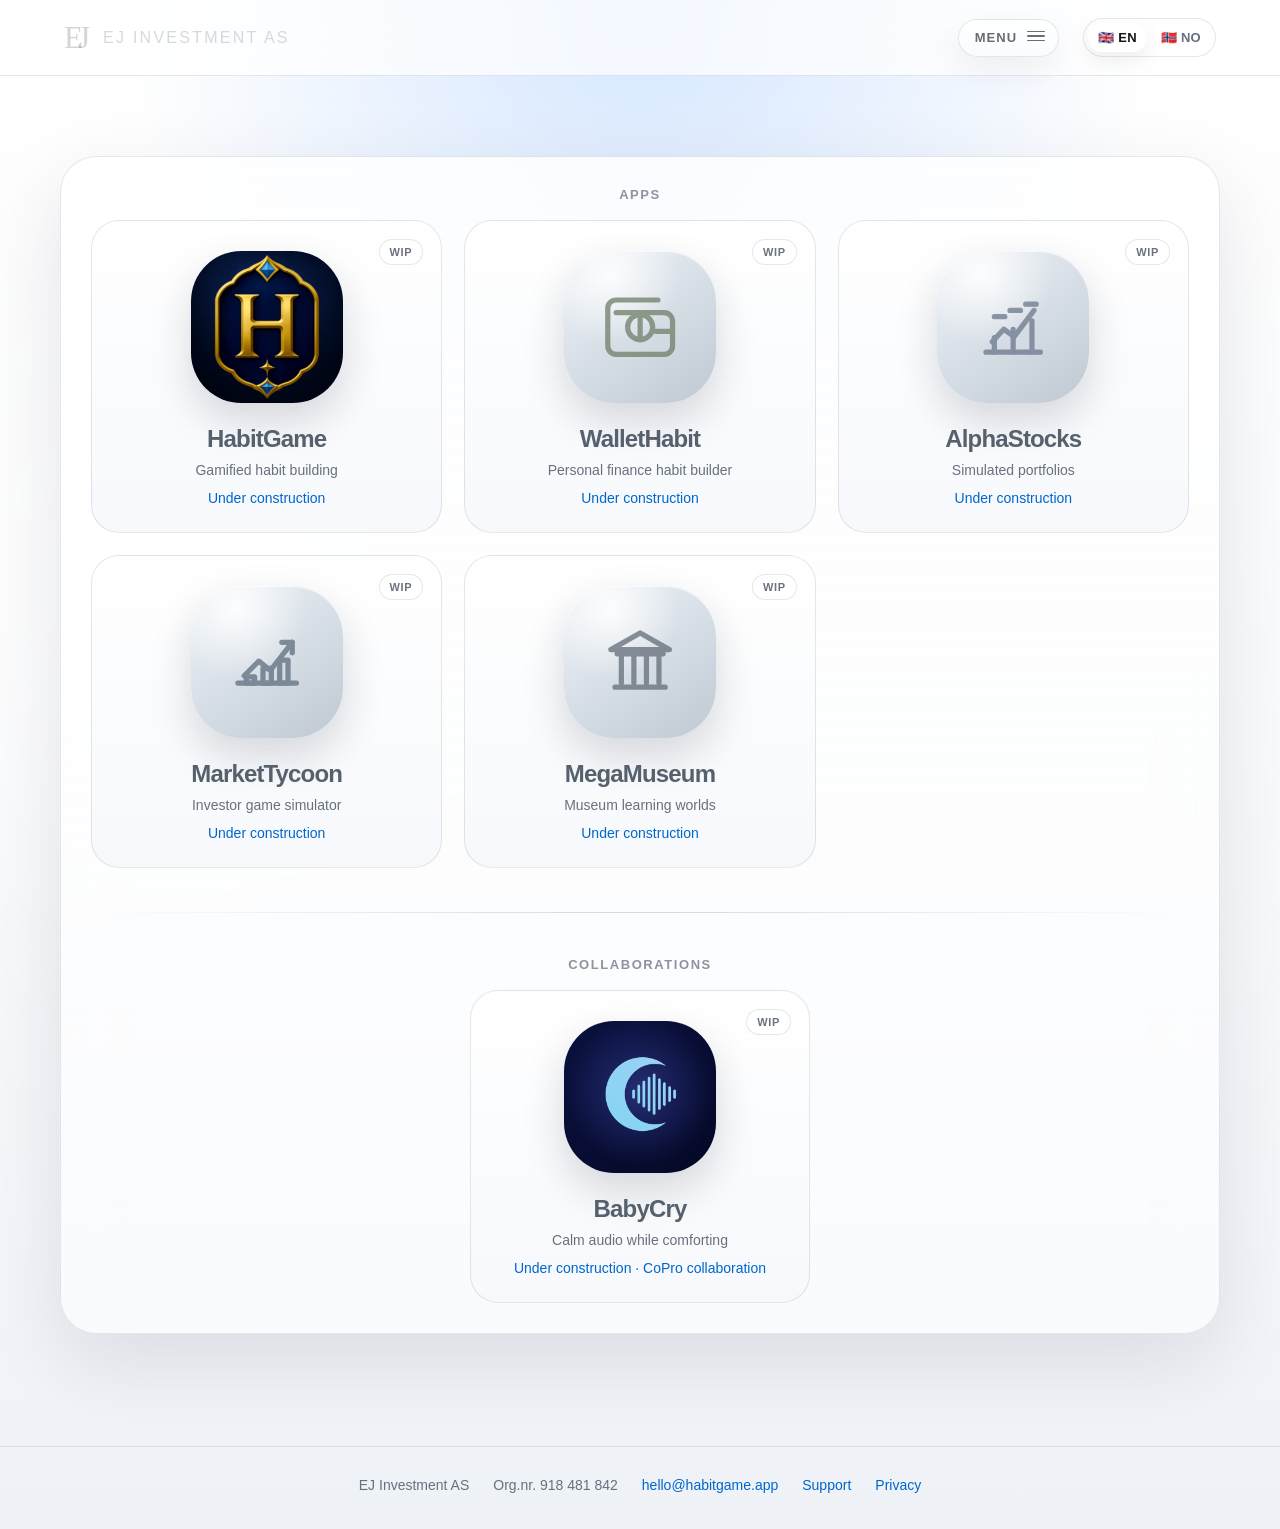
==== index.html @ d796be84 "Add dropdown navigation" ====
<!doctype html>
<html lang="en">
  <head>
    <meta charset="utf-8" />
    <meta name="viewport" content="width=device-width, initial-scale=1" />
    <meta name="description" content="EJ Investment AS app portfolio." />
    <title>EJ Investment AS</title>
    <link rel="stylesheet" href="./styles.css" />
  </head>
  <body>
    <header class="site-header">
      <a class="wordmark" href="./" aria-label="EJ Investment AS home">
        <span class="mark">EJ</span>
        <span>EJ Investment AS</span>
      </a>
      <nav class="nav menu-nav" aria-label="Primary navigation">
        <details class="menu-dropdown">
          <summary class="menu-trigger" aria-label="Open navigation menu">
            <span>Menu</span>
            <span class="menu-icon" aria-hidden="true"><span></span><span></span><span></span></span>
          </summary>
          <div class="menu-panel">
            <a class="menu-link active" href="#apps" aria-current="page">Apps</a>
            <a class="menu-link" href="mailto:hello@habitgame.app">Contact</a>
            <a class="menu-link" href="./privacy.html">Privacy</a>
            <a class="menu-link" href="./support.html">Support</a>
          </div>
        </details>
      </nav>
      <div class="language-switch" aria-label="Language selection">
        <a class="active" href="./" lang="en" aria-current="page">🇬🇧 EN</a>
        <a href="./index.no.html" lang="no">🇳🇴 NO</a>
      </div>
    </header>

    <main>
      <section class="hero quiet-hero compact-hero" aria-labelledby="hero-title">
        <h1 id="hero-title" class="visually-hidden">EJ Investment AS</h1>
      </section>

      <section class="apps" id="apps" aria-label="Apps">
        <div class="app-group">
          <p class="group-label">Apps</p>
          <div class="app-grid">
            <a class="app-card wip" href="https://habitgame.app" rel="noopener">
              <img src="./assets/icons/habitgame.png" alt="" class="app-icon" />
              <span class="app-name">HabitGame</span>
              <span class="app-desc">Gamified habit building</span>
              <span class="app-meta">Under construction</span>
            </a>

            <article class="app-card wip" aria-label="WalletHabit, personal finance habit builder">
              <span class="placeholder-icon finance" aria-hidden="true">
                <svg viewBox="0 0 96 96" role="img">
                  <path d="M25 34h46a8 8 0 0 1 8 8v24a8 8 0 0 1-8 8H25a8 8 0 0 1-8-8V30a8 8 0 0 1 8-8h40" />
                  <path d="M63 52h16" />
                  <path d="M36 48c0-7 6-12 12-12s12 5 12 12-6 12-12 12-12-5-12-12Z" />
                  <path d="M48 36v24" />
                </svg>
              </span>
              <span class="app-name">WalletHabit</span>
              <span class="app-desc">Personal finance habit builder</span>
              <span class="app-meta">Under construction</span>
            </article>

            <article class="app-card wip" aria-label="AlphaStocks, simulated portfolios">
              <span class="placeholder-icon stocks" aria-hidden="true">
                <svg viewBox="0 0 96 96" role="img">
                  <path d="M22 72h52" />
                  <path d="M28 62l11-12 10 7 19-25" />
                  <path d="M30 38h10M45 32h10M60 26h10" />
                  <path d="M30 72V58M48 72V50M66 72V42" />
                </svg>
              </span>
              <span class="app-name">AlphaStocks</span>
              <span class="app-desc">Simulated portfolios</span>
              <span class="app-meta">Under construction</span>
            </article>

            <article class="app-card wip" aria-label="MarketTycoon, work in progress">
              <span class="placeholder-icon market" aria-hidden="true">
                <svg viewBox="0 0 96 96" role="img">
                  <path d="M20 68h56" />
                  <path d="M26 61l14-14 11 9 21-27" />
                  <path d="M62 29h10v10" />
                  <rect x="28" y="62" width="8" height="6" />
                  <rect x="44" y="54" width="8" height="14" />
                  <rect x="60" y="46" width="8" height="22" />
                </svg>
              </span>
              <span class="app-name">MarketTycoon</span>
              <span class="app-desc">Investor game simulator</span>
              <span class="app-meta">Under construction</span>
            </article>

            <article class="app-card wip" aria-label="MegaMuseum, work in progress">
              <span class="placeholder-icon museum" aria-hidden="true">
                <svg viewBox="0 0 96 96" role="img">
                  <path d="M20 36h56L48 20 20 36Z" />
                  <path d="M26 40h44" />
                  <path d="M30 42v26M42 42v26M54 42v26M66 42v26" />
                  <path d="M24 72h48" />
                </svg>
              </span>
              <span class="app-name">MegaMuseum</span>
              <span class="app-desc">Museum learning worlds</span>
              <span class="app-meta">Under construction</span>
            </article>

          </div>
        </div>

        <div class="app-divider" role="presentation"></div>

        <div class="app-group collaborations">
          <p class="group-label">Collaborations</p>
          <div class="app-grid collaboration-grid">
            <a class="app-card wip" href="https://copro.ai/concepts/baby-zen/app/" rel="noopener">
              <img src="./assets/icons/babycry.png" alt="" class="app-icon" />
              <span class="app-name">BabyCry</span>
              <span class="app-desc">Calm audio while comforting</span>
              <span class="app-meta">Under construction · CoPro collaboration</span>
            </a>
          </div>
        </div>
      </section>
    </main>

    <footer class="site-footer">
      <span>EJ Investment AS</span>
      <span>Org.nr. 918 481 842</span>
      <a href="mailto:hello@habitgame.app">hello@habitgame.app</a>
      <a href="./support.html">Support</a>
      <a href="./privacy.html">Privacy</a>
    </footer>
  </body>
</html>
---- styles.css ----
:root {
  color-scheme: light;
  --ink: #121417;
  --muted: #67717d;
  --subtle: #8b949e;
  --paper: #f8fafc;
  --panel: rgba(255, 255, 255, 0.76);
  --panel-strong: #ffffff;
  --line: rgba(15, 23, 42, 0.1);
  --shadow: 0 28px 80px rgba(15, 23, 42, 0.1);
  --blue: #0066cc;
  --blue-soft: #e7f0ff;
  --radius-xl: 36px;
  --radius-lg: 28px;
  font-family:
    ui-sans-serif,
    -apple-system,
    BlinkMacSystemFont,
    "SF Pro Display",
    "SF Pro Text",
    "Helvetica Neue",
    sans-serif;
}

* {
  box-sizing: border-box;
}

.visually-hidden {
  position: absolute;
  width: 1px;
  height: 1px;
  padding: 0;
  overflow: hidden;
  clip: rect(0, 0, 0, 0);
  white-space: nowrap;
  border: 0;
}

html {
  background: var(--paper);
}

body {
  min-height: 100vh;
  margin: 0;
  color: var(--ink);
  background:
    radial-gradient(circle at 50% 0%, rgba(187, 215, 255, 0.62), transparent 32rem),
    radial-gradient(circle at 12% 38%, rgba(255, 255, 255, 0.9), transparent 24rem),
    linear-gradient(180deg, #ffffff 0%, #f6f8fb 64%, #eef2f7 100%);
}

a {
  color: inherit;
  text-decoration: none;
}

.site-header {
  position: sticky;
  top: 0;
  z-index: 10;
  display: flex;
  align-items: center;
  justify-content: space-between;
  gap: 24px;
  min-height: 76px;
  padding: 18px clamp(22px, 5vw, 72px);
  border-bottom: 1px solid var(--line);
  background: rgba(255, 255, 255, 0.72);
  backdrop-filter: blur(24px);
}

.wordmark {
  display: inline-flex;
  align-items: center;
  gap: 18px;
  color: rgba(18, 20, 23, 0.16);
  font-size: 16px;
  font-weight: 480;
  letter-spacing: 0.14em;
  text-transform: uppercase;
  transition:
    color 180ms ease,
    opacity 180ms ease;
}

.wordmark:hover {
  color: rgba(18, 20, 23, 0.38);
}

.mark {
  color: rgba(18, 20, 23, 0.18);
  font-family: Georgia, serif;
  font-size: 31px;
  font-weight: 400;
  letter-spacing: -0.16em;
  line-height: 1;
  text-transform: none;
}

.nav {
  display: flex;
  align-items: center;
  gap: 24px;
  color: var(--muted);
  font-size: 15px;
}

.nav a {
  transition:
    color 180ms ease,
    transform 180ms ease;
}

.nav a:hover {
  color: var(--blue);
  transform: translateY(-1px);
}

.menu-nav {
  position: relative;
  margin-left: auto;
}

.menu-dropdown {
  position: relative;
}

.menu-dropdown summary {
  list-style: none;
}

.menu-dropdown summary::-webkit-details-marker {
  display: none;
}

.menu-trigger {
  display: inline-flex;
  align-items: center;
  gap: 10px;
  min-height: 38px;
  padding: 8px 13px 8px 16px;
  border: 1px solid rgba(15, 23, 42, 0.1);
  border-radius: 999px;
  background:
    linear-gradient(180deg, rgba(255, 255, 255, 0.84), rgba(247, 250, 253, 0.64));
  box-shadow: 0 12px 34px rgba(15, 23, 42, 0.07);
  color: rgba(18, 20, 23, 0.62);
  cursor: pointer;
  font-size: 13px;
  font-weight: 700;
  letter-spacing: 0.08em;
  text-transform: uppercase;
  user-select: none;
  transition:
    border-color 180ms ease,
    box-shadow 180ms ease,
    color 180ms ease,
    transform 180ms ease;
}

.menu-trigger:hover {
  border-color: rgba(0, 102, 204, 0.22);
  color: var(--ink);
  transform: translateY(-1px);
}

.menu-icon {
  position: relative;
  display: grid;
  width: 18px;
  height: 14px;
}

.menu-icon span {
  display: block;
  width: 18px;
  height: 1.5px;
  border-radius: 999px;
  background: currentColor;
  transform-origin: center;
  transition:
    opacity 180ms ease,
    transform 220ms ease;
}

.menu-dropdown[open] .menu-icon span:nth-child(1) {
  transform: translateY(6px) rotate(42deg);
}

.menu-dropdown[open] .menu-icon span:nth-child(2) {
  opacity: 0;
  transform: scaleX(0.2);
}

.menu-dropdown[open] .menu-icon span:nth-child(3) {
  transform: translateY(-6px) rotate(-42deg);
}

.menu-panel {
  position: absolute;
  top: calc(100% + 12px);
  right: 0;
  display: grid;
  min-width: 210px;
  padding: 8px;
  border: 1px solid rgba(15, 23, 42, 0.1);
  border-radius: 22px;
  background: rgba(255, 255, 255, 0.86);
  box-shadow: 0 24px 70px rgba(15, 23, 42, 0.13);
  backdrop-filter: blur(24px);
  opacity: 0;
  transform: translateY(-6px) scale(0.98);
  transform-origin: top right;
  transition:
    opacity 160ms ease,
    transform 180ms ease;
}

.menu-dropdown[open] .menu-panel {
  opacity: 1;
  transform: translateY(0) scale(1);
}

.menu-link {
  display: flex;
  align-items: center;
  justify-content: space-between;
  padding: 12px 13px;
  border-radius: 15px;
  color: var(--muted);
  font-size: 15px;
  letter-spacing: -0.01em;
  transition:
    background 160ms ease,
    color 160ms ease,
    transform 160ms ease;
}

.menu-link:hover {
  background: rgba(0, 102, 204, 0.07);
  color: var(--blue);
  transform: translateX(2px);
}

.menu-link.active {
  background: var(--blue-soft);
  color: var(--blue);
  font-weight: 720;
}

.menu-link.active::after {
  width: 7px;
  height: 7px;
  border-radius: 999px;
  background: currentColor;
  content: "";
  box-shadow: 0 0 0 4px rgba(0, 102, 204, 0.09);
}

.language-switch {
  display: inline-flex;
  gap: 4px;
  padding: 4px;
  border: 1px solid var(--line);
  border-radius: 999px;
  background: rgba(255, 255, 255, 0.62);
  color: var(--muted);
  font-size: 13px;
  font-weight: 700;
  letter-spacing: 0.02em;
}

.language-switch a {
  padding: 7px 10px;
  border-radius: 999px;
  transition:
    color 180ms ease,
    background 180ms ease,
    box-shadow 180ms ease;
}

.language-switch a:hover,
.language-switch .active {
  color: var(--ink);
  background: #fff;
  box-shadow: 0 8px 22px rgba(15, 23, 42, 0.08);
}

main {
  width: min(1160px, calc(100% - 36px));
  margin: 0 auto;
}

.hero {
  display: grid;
  justify-items: center;
  padding: clamp(76px, 10vw, 132px) 0 42px;
  text-align: center;
}

.eyebrow {
  margin: 0 0 20px;
  color: var(--subtle);
  font-size: 15px;
  letter-spacing: 0.08em;
  text-transform: uppercase;
}

h1 {
  max-width: 900px;
  margin: 0;
  font-size: clamp(42px, 7vw, 86px);
  font-weight: 760;
  letter-spacing: -0.065em;
  line-height: 0.94;
}

.intro {
  max-width: 660px;
  margin: 28px 0 0;
  color: var(--muted);
  font-size: clamp(17px, 2vw, 21px);
  line-height: 1.55;
}

.quiet-hero {
  padding: clamp(44px, 6vw, 74px) 0 18px;
}

.compact-hero {
  padding: clamp(24px, 5vw, 54px) 0 0;
}

.tagline {
  max-width: 540px;
  margin: 0;
  color: var(--ink);
  font-size: clamp(22px, 3vw, 34px);
  font-weight: 680;
  letter-spacing: -0.045em;
  line-height: 1.12;
}

.quiet-hero .ownership-note {
  max-width: 560px;
  margin-top: 16px;
  font-size: clamp(15px, 1.6vw, 17px);
}

.apps {
  margin: 26px auto clamp(72px, 9vw, 112px);
  padding: clamp(20px, 3vw, 30px);
  border: 1px solid var(--line);
  border-radius: var(--radius-xl);
  background: linear-gradient(180deg, rgba(255, 255, 255, 0.82), rgba(255, 255, 255, 0.58));
  box-shadow: var(--shadow);
  backdrop-filter: blur(26px);
}

.app-group {
  display: grid;
  gap: 18px;
}

.group-label {
  margin: 0;
  color: var(--subtle);
  font-size: 13px;
  font-weight: 760;
  letter-spacing: 0.12em;
  text-align: center;
  text-transform: uppercase;
}

.app-grid {
  display: grid;
  grid-template-columns: repeat(3, minmax(0, 1fr));
  gap: 22px;
}

.app-divider {
  height: 1px;
  margin: clamp(28px, 4vw, 44px) auto;
  background: linear-gradient(90deg, transparent, rgba(15, 23, 42, 0.16), transparent);
}

.collaboration-grid {
  grid-template-columns: minmax(220px, 340px);
  justify-content: center;
}

.app-card {
  position: relative;
  display: grid;
  min-height: 254px;
  justify-items: center;
  align-content: center;
  padding: 30px 22px 26px;
  overflow: hidden;
  border: 1px solid var(--line);
  border-radius: var(--radius-lg);
  background:
    radial-gradient(circle at 50% 0%, rgba(255, 255, 255, 0.9), transparent 70%),
    var(--panel);
  transition:
    transform 220ms ease,
    border-color 220ms ease,
    box-shadow 220ms ease,
    background 220ms ease;
}

.app-card:hover {
  transform: translateY(-6px);
  border-color: rgba(0, 102, 204, 0.22);
  box-shadow: 0 26px 70px rgba(15, 23, 42, 0.14);
}

.app-icon,
.placeholder-icon {
  display: grid;
  width: clamp(112px, 12vw, 152px);
  height: clamp(112px, 12vw, 152px);
  margin-bottom: 22px;
  place-items: center;
  border-radius: 33%;
  box-shadow:
    0 18px 42px rgba(15, 23, 42, 0.16),
    inset 0 1px 0 rgba(255, 255, 255, 0.7);
}

.app-icon {
  object-fit: cover;
}

.app-name {
  font-size: 24px;
  font-weight: 680;
  letter-spacing: -0.035em;
}

.app-desc {
  max-width: 220px;
  margin-top: 8px;
  color: var(--muted);
  font-size: 14px;
  line-height: 1.35;
  text-align: center;
}

.app-meta {
  margin-top: 10px;
  color: var(--blue);
  font-size: 14px;
}

.wip {
  color: #56616d;
  background:
    linear-gradient(180deg, rgba(255, 255, 255, 0.58), rgba(244, 247, 251, 0.78)),
    var(--panel);
}

.wip::after {
  content: "WIP";
  position: absolute;
  top: 18px;
  right: 18px;
  padding: 6px 10px;
  border: 1px solid rgba(15, 23, 42, 0.1);
  border-radius: 999px;
  background: rgba(255, 255, 255, 0.78);
  color: #6b7280;
  font-size: 11px;
  font-weight: 700;
  letter-spacing: 0.06em;
}

.placeholder-icon {
  background:
    radial-gradient(circle at 30% 15%, rgba(255, 255, 255, 0.9), transparent 42%),
    linear-gradient(145deg, #eef3f8, #bfc9d3);
}

.placeholder-icon svg {
  width: 66%;
  height: 66%;
  fill: none;
  stroke: currentColor;
  stroke-width: 5;
  stroke-linecap: round;
  stroke-linejoin: round;
  opacity: 0.78;
}

.market {
  color: #637383;
}

.finance {
  color: #73826e;
}

.stocks {
  color: #6f7c90;
}

.museum {
  color: #68727c;
}

.site-footer {
  display: flex;
  flex-wrap: wrap;
  justify-content: center;
  gap: 14px 24px;
  padding: 30px clamp(22px, 5vw, 72px) 36px;
  border-top: 1px solid var(--line);
  color: var(--muted);
  font-size: 14px;
}

.site-footer a {
  color: var(--blue);
}

.legal-page {
  max-width: 760px;
  padding: clamp(58px, 8vw, 98px) 0;
}

.legal-page h1 {
  max-width: 680px;
  font-size: clamp(38px, 6vw, 68px);
}

.legal-page h2 {
  margin: 42px 0 12px;
  font-size: 24px;
  letter-spacing: -0.03em;
}

.legal-page p,
.legal-page li {
  color: var(--muted);
  font-size: 18px;
  line-height: 1.62;
}

.legal-page a {
  color: var(--blue);
}

.legal-page ul {
  margin: 12px 0 0;
  padding-left: 22px;
}

.policy-date {
  margin-top: 42px;
  color: var(--subtle);
  font-size: 14px;
}

@media (max-width: 860px) {
  .site-header {
    position: static;
    align-items: center;
    flex-wrap: wrap;
  }

  .nav {
    margin-left: 0;
  }

  .app-grid {
    grid-template-columns: repeat(2, minmax(0, 1fr));
  }

  .collaboration-grid {
    grid-template-columns: minmax(220px, 340px);
  }
}

@media (max-width: 560px) {
  main {
    width: min(100% - 24px, 1160px);
  }

  .wordmark {
    font-size: 15px;
  }

  .site-header {
    gap: 14px;
  }

  .menu-panel {
    right: auto;
    left: 0;
    transform-origin: top left;
  }

  .hero {
    padding-top: 54px;
  }

  .apps {
    border-radius: 30px;
    padding: 14px;
  }

  .app-grid,
  .collaboration-grid {
    grid-template-columns: 1fr;
  }

  .app-card {
    min-height: 226px;
  }
}
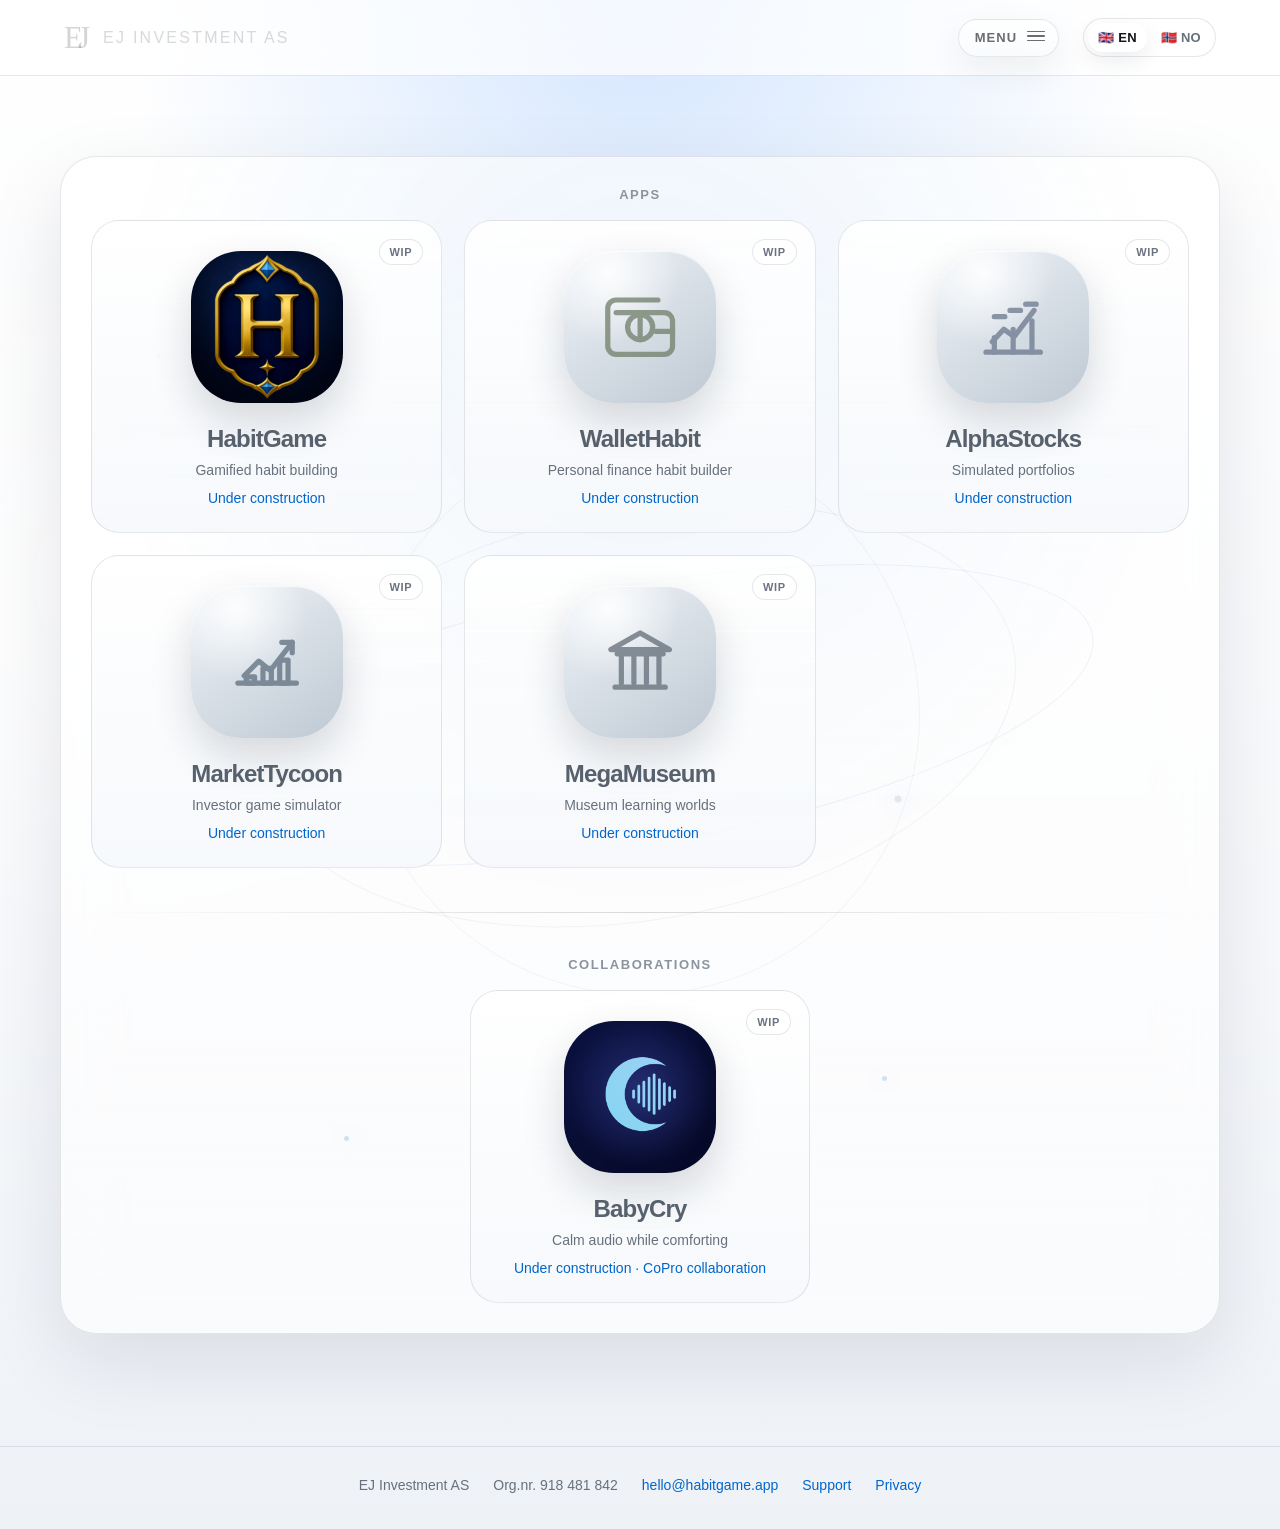
==== commit 3fe1c401: "Add subtle studio signal effect" ====
--- a/index.html
+++ b/index.html
@@ -39,10 +39,20 @@
       </section>
 
       <section class="apps" id="apps" aria-label="Apps">
+        <div class="studio-signal" aria-hidden="true">
+          <span class="orbit orbit-one"></span>
+          <span class="orbit orbit-two"></span>
+          <span class="orbit orbit-three"></span>
+          <span class="signal-dot dot-one"></span>
+          <span class="signal-dot dot-two"></span>
+          <span class="signal-dot dot-three"></span>
+          <span class="signal-dot dot-four"></span>
+          <span class="signal-dot dot-five"></span>
+        </div>
         <div class="app-group">
           <p class="group-label">Apps</p>
           <div class="app-grid">
-            <a class="app-card wip" href="https://habitgame.app" rel="noopener">
+            <a class="app-card wip" href="https://habitgame.app" target="_blank" rel="noopener noreferrer">
               <img src="./assets/icons/habitgame.png" alt="" class="app-icon" />
               <span class="app-name">HabitGame</span>
               <span class="app-desc">Gamified habit building</span>
@@ -115,7 +125,7 @@
         <div class="app-group collaborations">
           <p class="group-label">Collaborations</p>
           <div class="app-grid collaboration-grid">
-            <a class="app-card wip" href="https://copro.ai/concepts/baby-zen/app/" rel="noopener">
+            <a class="app-card wip" href="https://copro.ai/concepts/baby-zen/app/" target="_blank" rel="noopener noreferrer">
               <img src="./assets/icons/babycry.png" alt="" class="app-icon" />
               <span class="app-name">BabyCry</span>
               <span class="app-desc">Calm audio while comforting</span>
--- a/styles.css
+++ b/styles.css
@@ -350,16 +350,125 @@
 }
 
 .apps {
+  position: relative;
   margin: 26px auto clamp(72px, 9vw, 112px);
   padding: clamp(20px, 3vw, 30px);
+  overflow: hidden;
   border: 1px solid var(--line);
   border-radius: var(--radius-xl);
-  background: linear-gradient(180deg, rgba(255, 255, 255, 0.82), rgba(255, 255, 255, 0.58));
+  background:
+    radial-gradient(circle at 50% 18%, rgba(0, 102, 204, 0.055), transparent 34rem),
+    linear-gradient(180deg, rgba(255, 255, 255, 0.84), rgba(255, 255, 255, 0.6));
   box-shadow: var(--shadow);
   backdrop-filter: blur(26px);
 }
 
+.studio-signal {
+  position: absolute;
+  inset: -14% -8%;
+  z-index: 0;
+  overflow: hidden;
+  pointer-events: none;
+}
+
+.orbit {
+  position: absolute;
+  left: 50%;
+  top: 48%;
+  border: 1px solid rgba(0, 102, 204, 0.075);
+  border-radius: 50%;
+  transform: translate(-50%, -50%) rotate(-10deg);
+}
+
+.orbit::after {
+  position: absolute;
+  width: 7px;
+  height: 7px;
+  border-radius: 999px;
+  background: rgba(0, 102, 204, 0.18);
+  box-shadow: 0 0 24px rgba(0, 102, 204, 0.3);
+  content: "";
+}
+
+.orbit-one {
+  width: min(88vw, 920px);
+  height: 260px;
+  animation: studio-orbit 28s linear infinite;
+}
+
+.orbit-one::after {
+  left: 12%;
+  top: 30%;
+}
+
+.orbit-two {
+  width: min(76vw, 760px);
+  height: 410px;
+  border-color: rgba(99, 115, 131, 0.08);
+  animation: studio-orbit-reverse 36s linear infinite;
+}
+
+.orbit-two::after {
+  right: 18%;
+  bottom: 18%;
+  background: rgba(99, 115, 131, 0.16);
+}
+
+.orbit-three {
+  width: min(58vw, 560px);
+  height: 560px;
+  border-color: rgba(115, 130, 110, 0.07);
+  animation: studio-orbit 42s linear infinite;
+}
+
+.orbit-three::after {
+  left: 49%;
+  top: -4px;
+  background: rgba(115, 130, 110, 0.16);
+}
+
+.signal-dot {
+  position: absolute;
+  width: 5px;
+  height: 5px;
+  border-radius: 999px;
+  background: rgba(0, 102, 204, 0.18);
+  box-shadow: 0 0 22px rgba(0, 102, 204, 0.28);
+  animation: signal-pulse 5.8s ease-in-out infinite;
+}
+
+.dot-one {
+  left: 14%;
+  top: 24%;
+}
+
+.dot-two {
+  left: 82%;
+  top: 18%;
+  animation-delay: -1.3s;
+}
+
+.dot-three {
+  left: 68%;
+  top: 72%;
+  animation-delay: -2.1s;
+}
+
+.dot-four {
+  left: 28%;
+  top: 76%;
+  animation-delay: -3s;
+}
+
+.dot-five {
+  left: 50%;
+  top: 42%;
+  animation-delay: -4.2s;
+}
+
 .app-group {
+  position: relative;
+  z-index: 1;
   display: grid;
   gap: 18px;
 }
@@ -381,6 +490,8 @@
 }
 
 .app-divider {
+  position: relative;
+  z-index: 1;
   height: 1px;
   margin: clamp(28px, 4vw, 44px) auto;
   background: linear-gradient(90deg, transparent, rgba(15, 23, 42, 0.16), transparent);
@@ -393,6 +504,7 @@
 
 .app-card {
   position: relative;
+  z-index: 1;
   display: grid;
   min-height: 254px;
   justify-items: center;
@@ -411,6 +523,39 @@
     background 220ms ease;
 }
 
+@keyframes studio-orbit {
+  from {
+    transform: translate(-50%, -50%) rotate(-10deg);
+  }
+
+  to {
+    transform: translate(-50%, -50%) rotate(350deg);
+  }
+}
+
+@keyframes studio-orbit-reverse {
+  from {
+    transform: translate(-50%, -50%) rotate(14deg);
+  }
+
+  to {
+    transform: translate(-50%, -50%) rotate(-346deg);
+  }
+}
+
+@keyframes signal-pulse {
+  0%,
+  100% {
+    opacity: 0.18;
+    transform: scale(0.82);
+  }
+
+  45% {
+    opacity: 0.72;
+    transform: scale(1.28);
+  }
+}
+
 .app-card:hover {
   transform: translateY(-6px);
   border-color: rgba(0, 102, 204, 0.22);
@@ -581,6 +726,10 @@
   .collaboration-grid {
     grid-template-columns: minmax(220px, 340px);
   }
+
+  .studio-signal {
+    inset: -8% -28%;
+  }
 }
 
 @media (max-width: 560px) {
@@ -611,6 +760,11 @@
     padding: 14px;
   }
 
+  .studio-signal {
+    inset: -4% -60%;
+    opacity: 0.74;
+  }
+
   .app-grid,
   .collaboration-grid {
     grid-template-columns: 1fr;
@@ -620,3 +774,14 @@
     min-height: 226px;
   }
 }
+
+@media (prefers-reduced-motion: reduce) {
+  .orbit,
+  .signal-dot {
+    animation: none;
+  }
+
+  .signal-dot {
+    opacity: 0.28;
+  }
+}
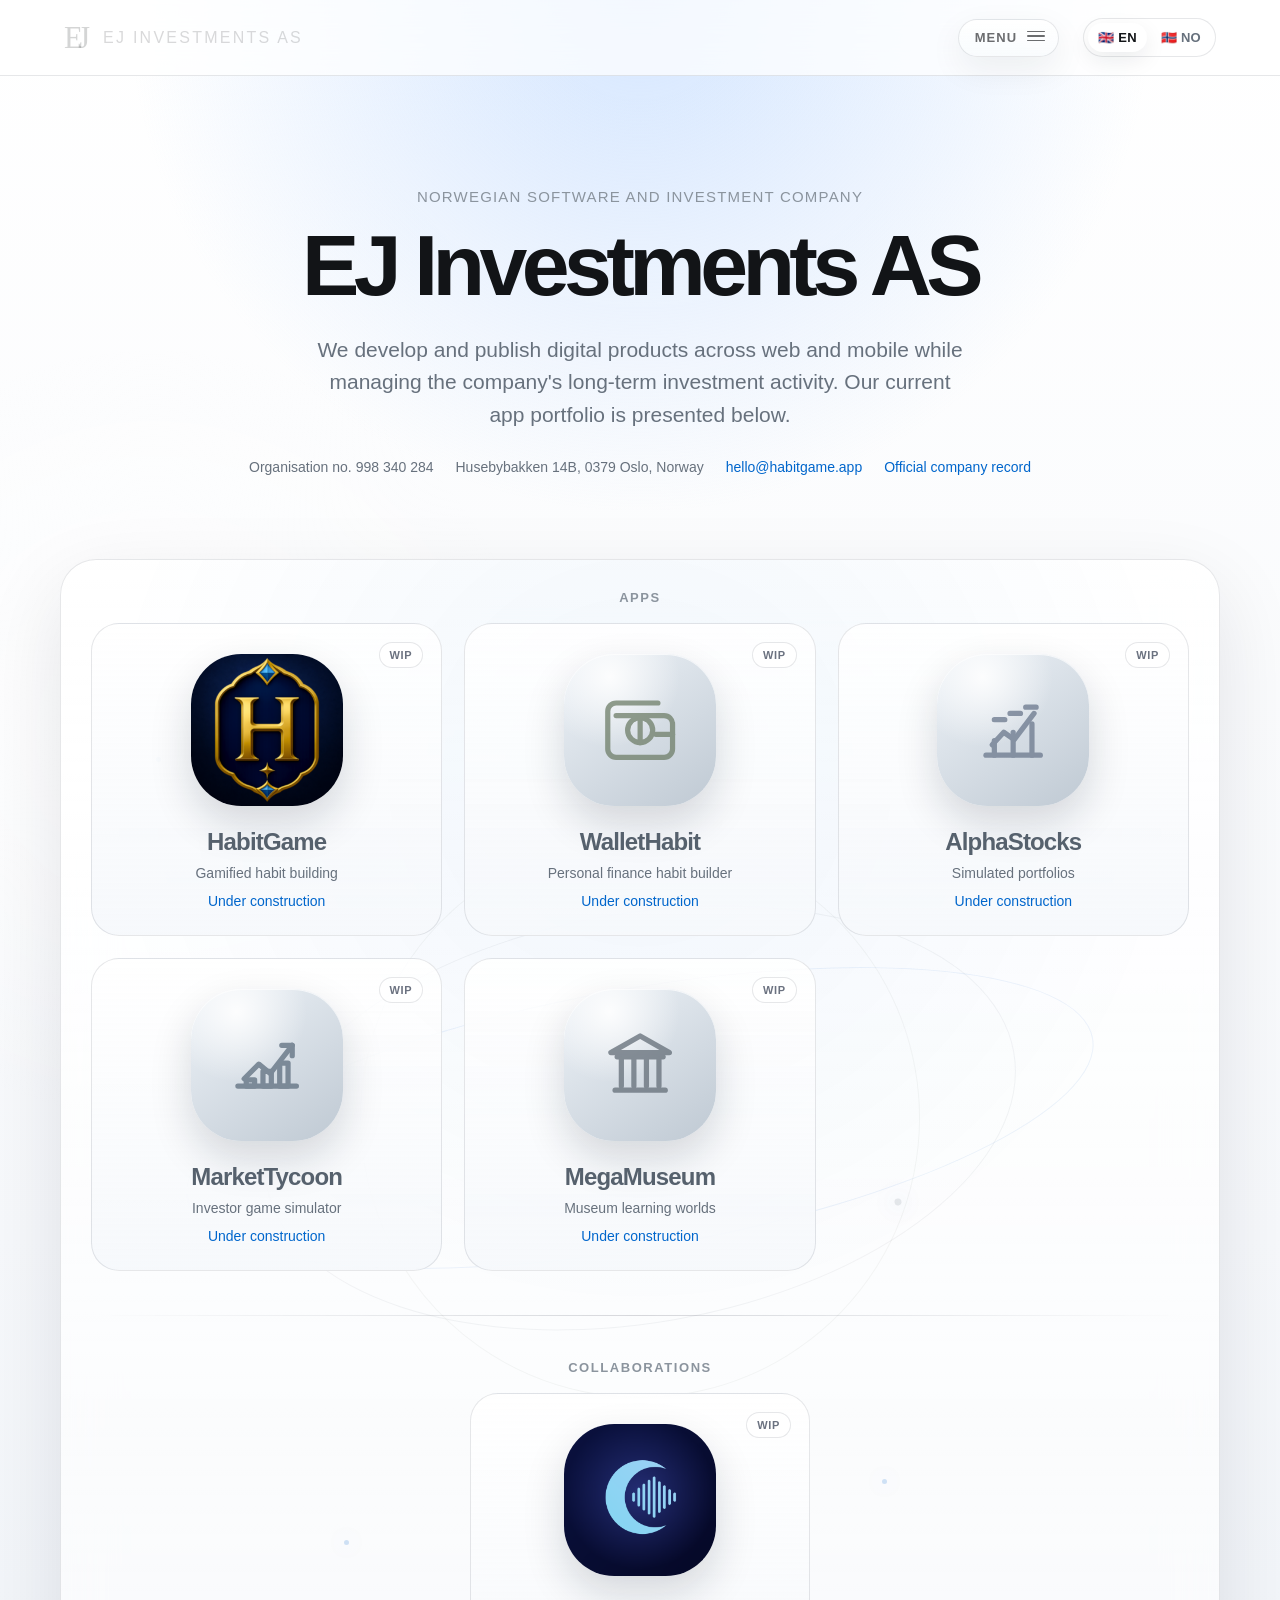
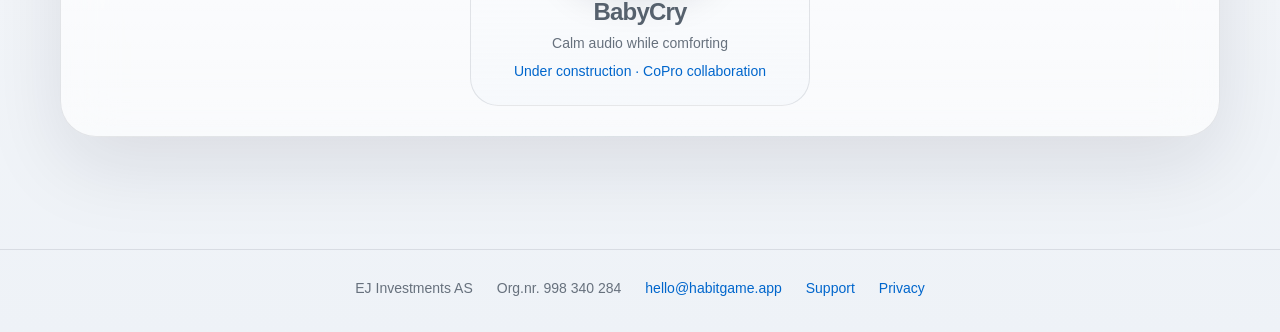
==== commit 44f6e71f: "Correct company details for Apple enrollment" ====
--- a/index.html
+++ b/index.html
@@ -3,15 +3,15 @@
   <head>
     <meta charset="utf-8" />
     <meta name="viewport" content="width=device-width, initial-scale=1" />
-    <meta name="description" content="EJ Investment AS app portfolio." />
-    <title>EJ Investment AS</title>
+    <meta name="description" content="Official website and app portfolio of EJ Investments AS, a Norwegian software and investment company." />
+    <title>EJ Investments AS</title>
     <link rel="stylesheet" href="./styles.css" />
   </head>
   <body>
     <header class="site-header">
-      <a class="wordmark" href="./" aria-label="EJ Investment AS home">
+      <a class="wordmark" href="./" aria-label="EJ Investments AS home">
         <span class="mark">EJ</span>
-        <span>EJ Investment AS</span>
+        <span>EJ Investments AS</span>
       </a>
       <nav class="nav menu-nav" aria-label="Primary navigation">
         <details class="menu-dropdown">
@@ -34,8 +34,19 @@
     </header>
 
     <main>
-      <section class="hero quiet-hero compact-hero" aria-labelledby="hero-title">
-        <h1 id="hero-title" class="visually-hidden">EJ Investment AS</h1>
+      <section class="company-intro" aria-labelledby="hero-title">
+        <p class="eyebrow">Norwegian software and investment company</p>
+        <h1 id="hero-title">EJ Investments AS</h1>
+        <p class="intro">
+          We develop and publish digital products across web and mobile while managing the
+          company&apos;s long-term investment activity. Our current app portfolio is presented below.
+        </p>
+        <div class="company-facts" aria-label="Company details">
+          <span>Organisation no. 998 340 284</span>
+          <span>Husebybakken 14B, 0379 Oslo, Norway</span>
+          <a href="mailto:hello@habitgame.app">hello@habitgame.app</a>
+          <a href="https://virksomhet.brreg.no/en/oppslag/enheter/998340284">Official company record</a>
+        </div>
       </section>
 
       <section class="apps" id="apps" aria-label="Apps">
@@ -52,12 +63,12 @@
         <div class="app-group">
           <p class="group-label">Apps</p>
           <div class="app-grid">
-            <a class="app-card wip" href="https://habitgame.app" target="_blank" rel="noopener noreferrer">
+            <article class="app-card wip" aria-label="HabitGame, gamified habit building">
               <img src="./assets/icons/habitgame.png" alt="" class="app-icon" />
               <span class="app-name">HabitGame</span>
               <span class="app-desc">Gamified habit building</span>
               <span class="app-meta">Under construction</span>
-            </a>
+            </article>
 
             <article class="app-card wip" aria-label="WalletHabit, personal finance habit builder">
               <span class="placeholder-icon finance" aria-hidden="true">
@@ -137,8 +148,8 @@
     </main>
 
     <footer class="site-footer">
-      <span>EJ Investment AS</span>
-      <span>Org.nr. 918 481 842</span>
+      <span>EJ Investments AS</span>
+      <span>Org.nr. 998 340 284</span>
       <a href="mailto:hello@habitgame.app">hello@habitgame.app</a>
       <a href="./support.html">Support</a>
       <a href="./privacy.html">Privacy</a>
--- a/styles.css
+++ b/styles.css
@@ -333,6 +333,32 @@
   padding: clamp(24px, 5vw, 54px) 0 0;
 }
 
+.company-intro {
+  display: grid;
+  justify-items: center;
+  padding: clamp(64px, 9vw, 112px) 0 clamp(34px, 5vw, 58px);
+  text-align: center;
+}
+
+.company-intro h1 {
+  max-width: 860px;
+}
+
+.company-facts {
+  display: flex;
+  flex-wrap: wrap;
+  justify-content: center;
+  gap: 10px 22px;
+  max-width: 860px;
+  margin-top: 28px;
+  color: var(--muted);
+  font-size: 14px;
+}
+
+.company-facts a {
+  color: var(--blue);
+}
+
 .tagline {
   max-width: 540px;
   margin: 0;
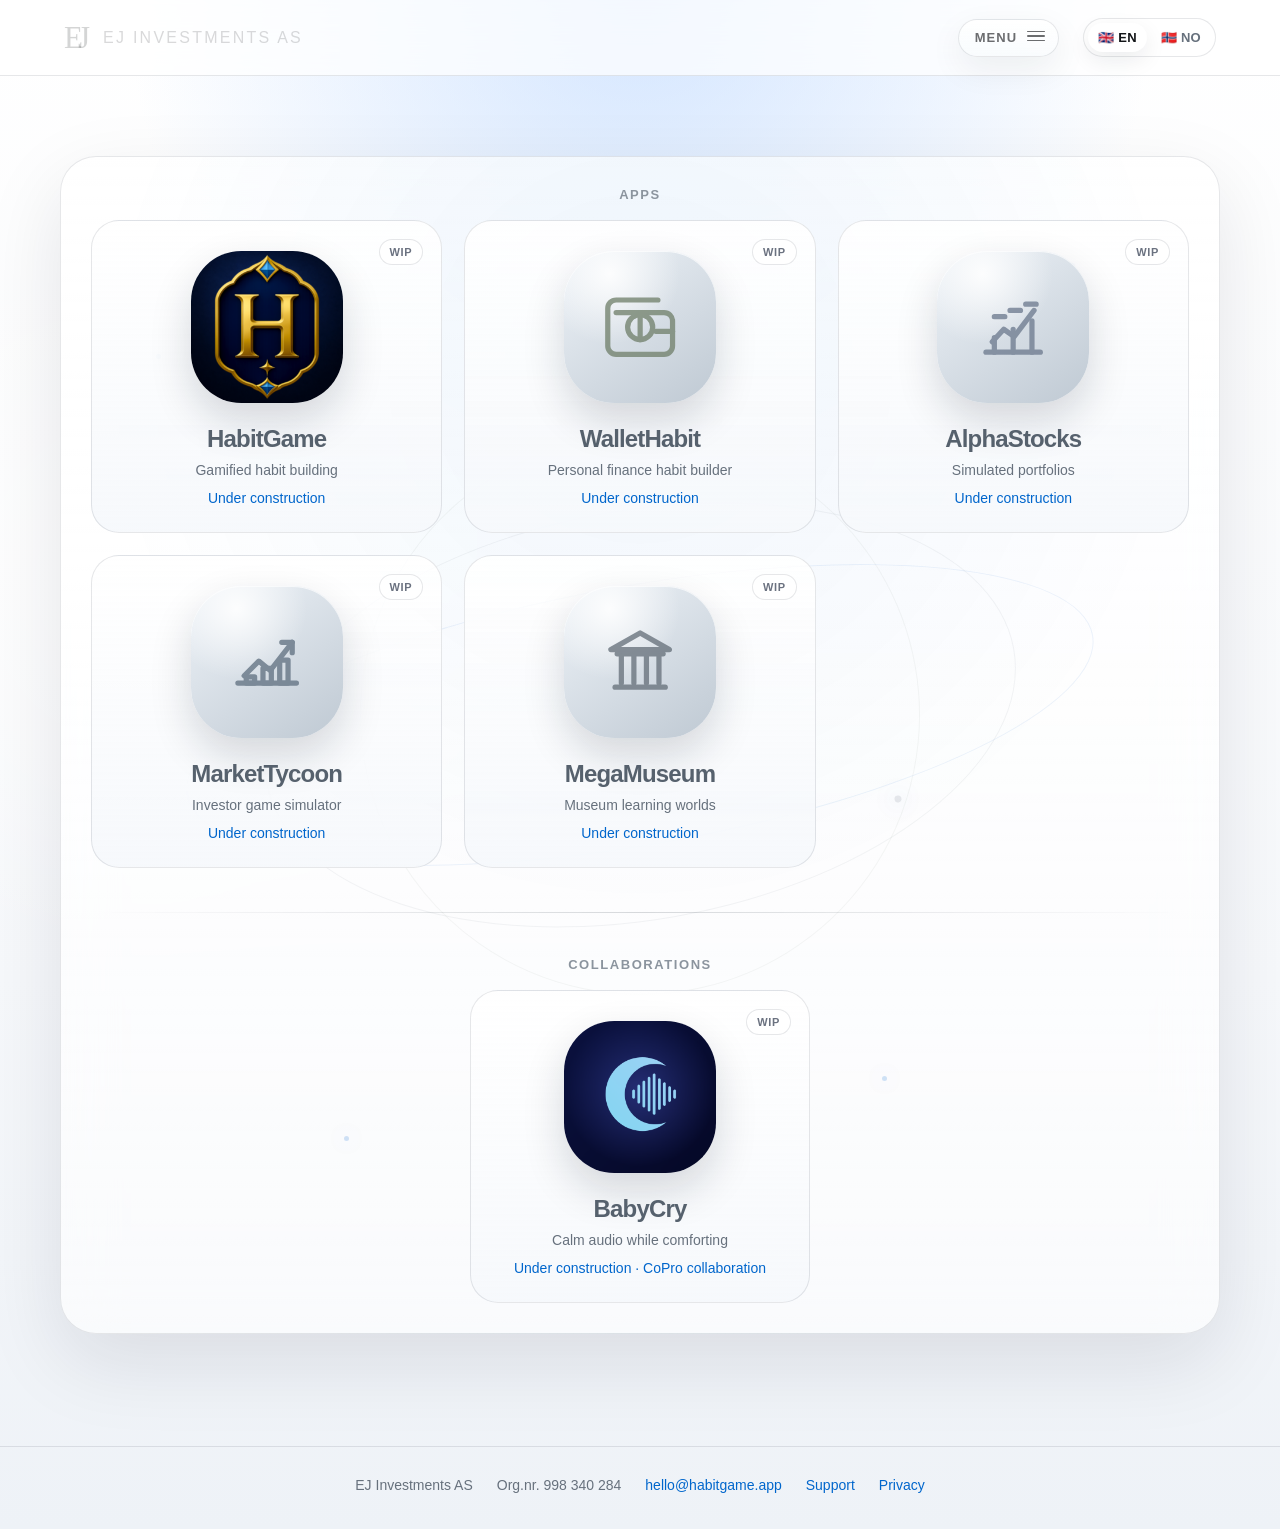
==== commit 3f0f4a99: "Restore minimal company homepage" ====
--- a/index.html
+++ b/index.html
@@ -34,19 +34,8 @@
     </header>
 
     <main>
-      <section class="company-intro" aria-labelledby="hero-title">
-        <p class="eyebrow">Norwegian software and investment company</p>
-        <h1 id="hero-title">EJ Investments AS</h1>
-        <p class="intro">
-          We develop and publish digital products across web and mobile while managing the
-          company&apos;s long-term investment activity. Our current app portfolio is presented below.
-        </p>
-        <div class="company-facts" aria-label="Company details">
-          <span>Organisation no. 998 340 284</span>
-          <span>Husebybakken 14B, 0379 Oslo, Norway</span>
-          <a href="mailto:hello@habitgame.app">hello@habitgame.app</a>
-          <a href="https://virksomhet.brreg.no/en/oppslag/enheter/998340284">Official company record</a>
-        </div>
+      <section class="hero quiet-hero compact-hero" aria-labelledby="hero-title">
+        <h1 id="hero-title" class="visually-hidden">EJ Investments AS</h1>
       </section>
 
       <section class="apps" id="apps" aria-label="Apps">
--- a/styles.css
+++ b/styles.css
@@ -333,32 +333,6 @@
   padding: clamp(24px, 5vw, 54px) 0 0;
 }
 
-.company-intro {
-  display: grid;
-  justify-items: center;
-  padding: clamp(64px, 9vw, 112px) 0 clamp(34px, 5vw, 58px);
-  text-align: center;
-}
-
-.company-intro h1 {
-  max-width: 860px;
-}
-
-.company-facts {
-  display: flex;
-  flex-wrap: wrap;
-  justify-content: center;
-  gap: 10px 22px;
-  max-width: 860px;
-  margin-top: 28px;
-  color: var(--muted);
-  font-size: 14px;
-}
-
-.company-facts a {
-  color: var(--blue);
-}
-
 .tagline {
   max-width: 540px;
   margin: 0;
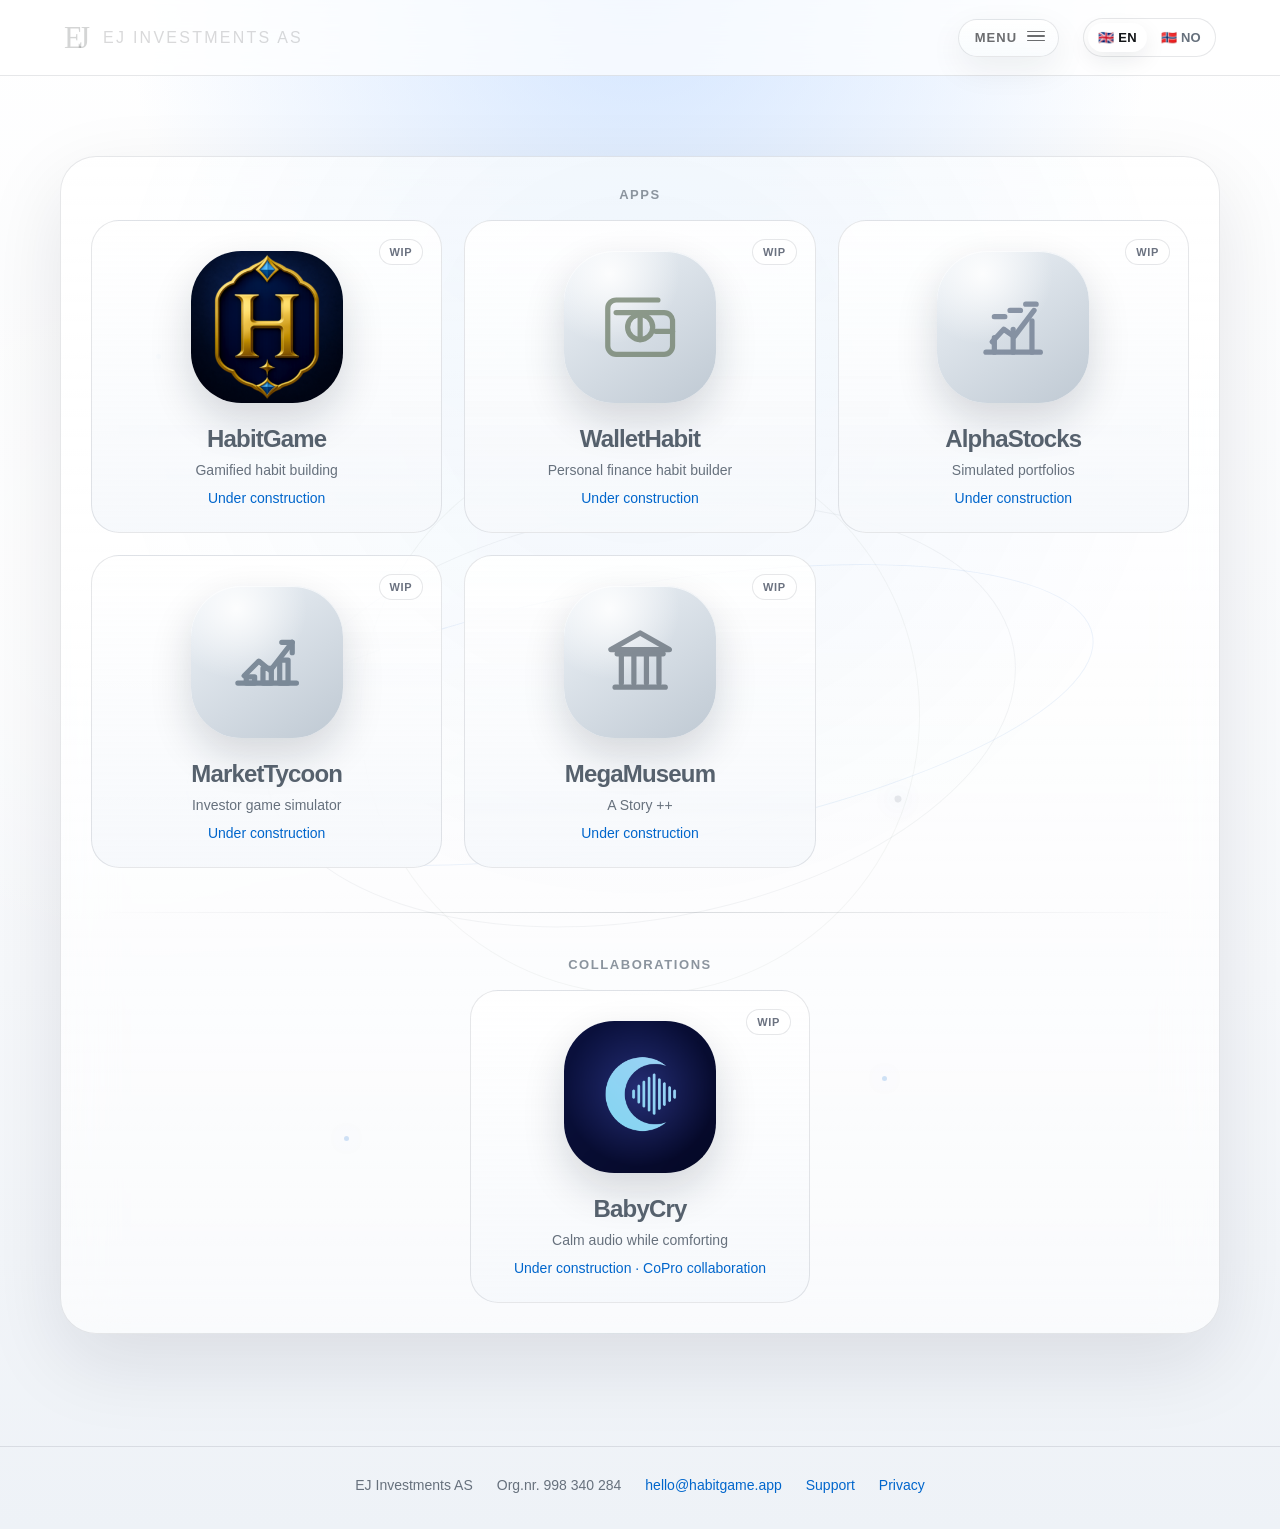
==== commit 2717c885: "Rename MegaMuseum site label" ====
--- a/index.html
+++ b/index.html
@@ -113,7 +113,7 @@
                 </svg>
               </span>
               <span class="app-name">MegaMuseum</span>
-              <span class="app-desc">Museum learning worlds</span>
+              <span class="app-desc">A Story ++</span>
               <span class="app-meta">Under construction</span>
             </article>
 
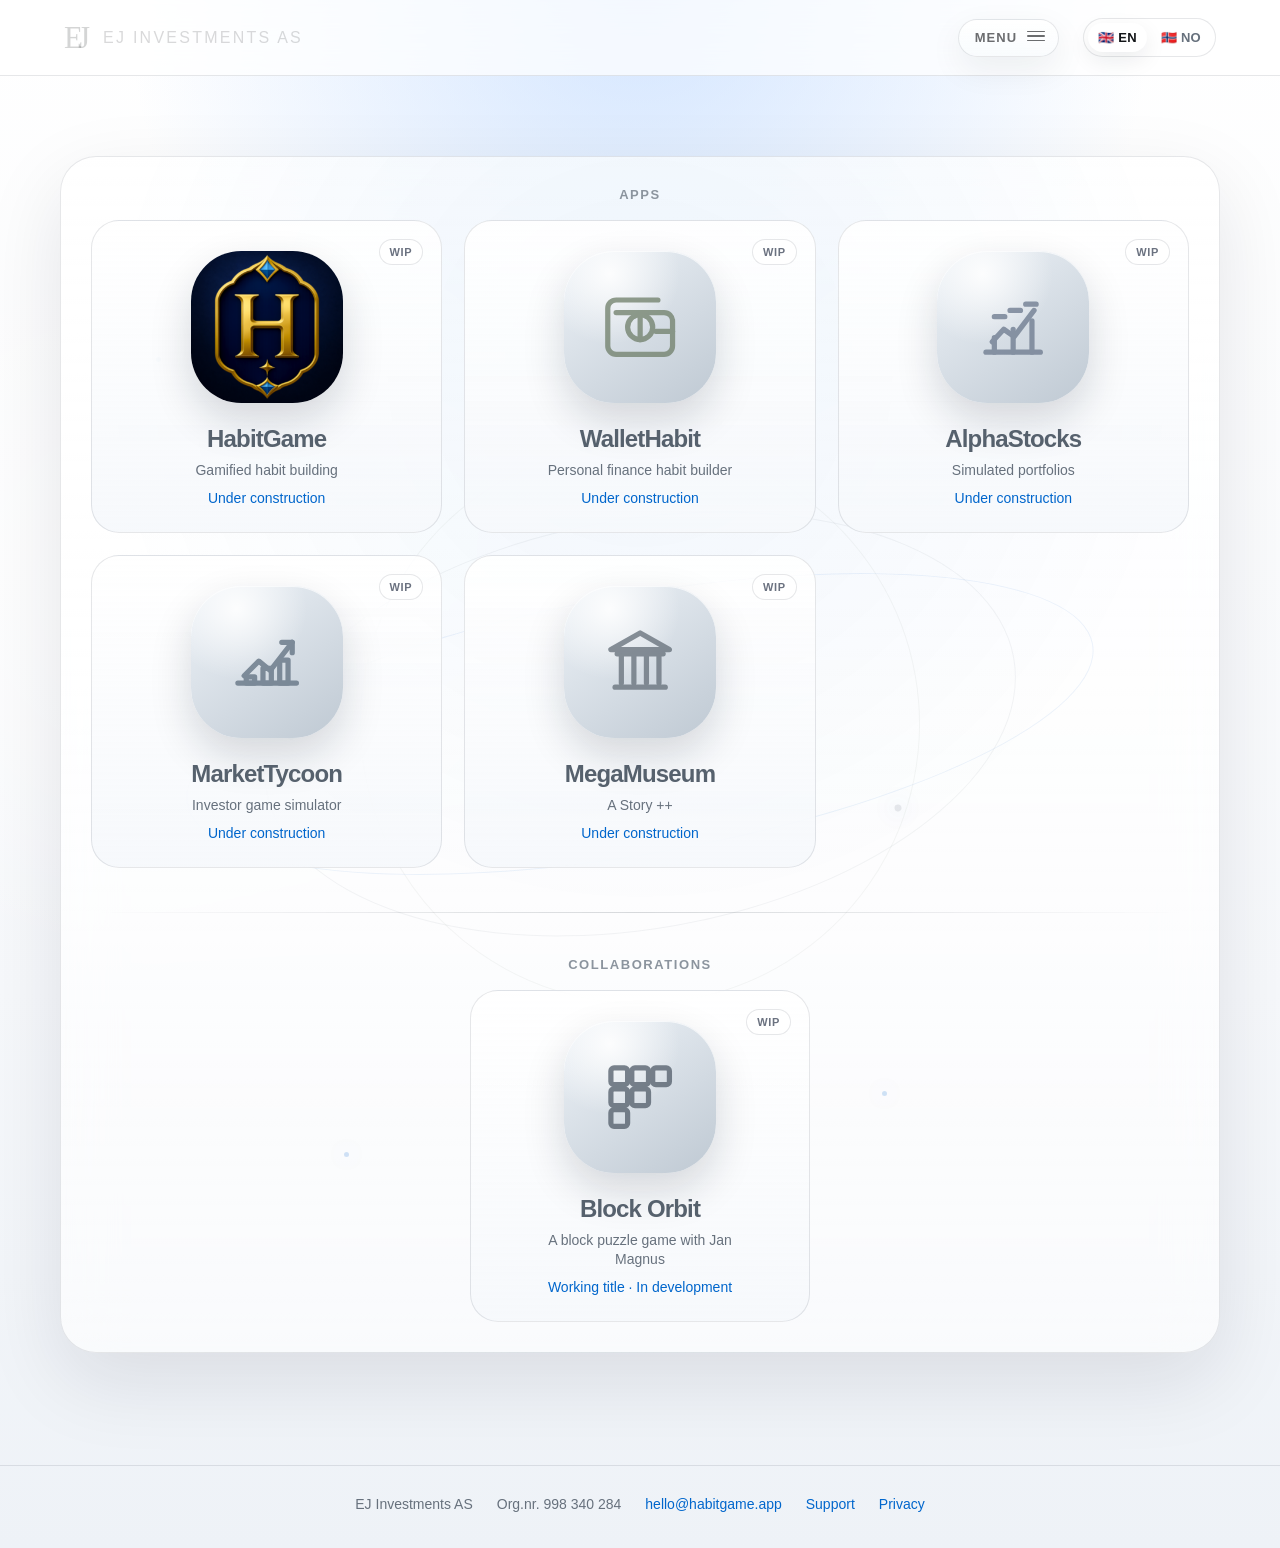
==== commit 40354edf: "Replace BabyCry portfolio card with Block Orbit working title" ====
--- a/index.html
+++ b/index.html
@@ -125,12 +125,21 @@
         <div class="app-group collaborations">
           <p class="group-label">Collaborations</p>
           <div class="app-grid collaboration-grid">
-            <a class="app-card wip" href="https://copro.ai/concepts/baby-zen/app/" target="_blank" rel="noopener noreferrer">
-              <img src="./assets/icons/babycry.png" alt="" class="app-icon" />
-              <span class="app-name">BabyCry</span>
-              <span class="app-desc">Calm audio while comforting</span>
-              <span class="app-meta">Under construction · CoPro collaboration</span>
-            </a>
+            <article class="app-card wip" aria-label="Block Orbit, working title for a collaborative puzzle game">
+              <span class="placeholder-icon" aria-hidden="true">
+                <svg viewBox="0 0 96 96" role="img">
+                  <rect x="20" y="20" width="16" height="16" rx="3" />
+                  <rect x="40" y="20" width="16" height="16" rx="3" />
+                  <rect x="60" y="20" width="16" height="16" rx="3" />
+                  <rect x="20" y="40" width="16" height="16" rx="3" />
+                  <rect x="40" y="40" width="16" height="16" rx="3" />
+                  <rect x="20" y="60" width="16" height="16" rx="3" />
+                </svg>
+              </span>
+              <span class="app-name">Block Orbit</span>
+              <span class="app-desc">A block puzzle game with Jan Magnus</span>
+              <span class="app-meta">Working title · In development</span>
+            </article>
           </div>
         </div>
       </section>
